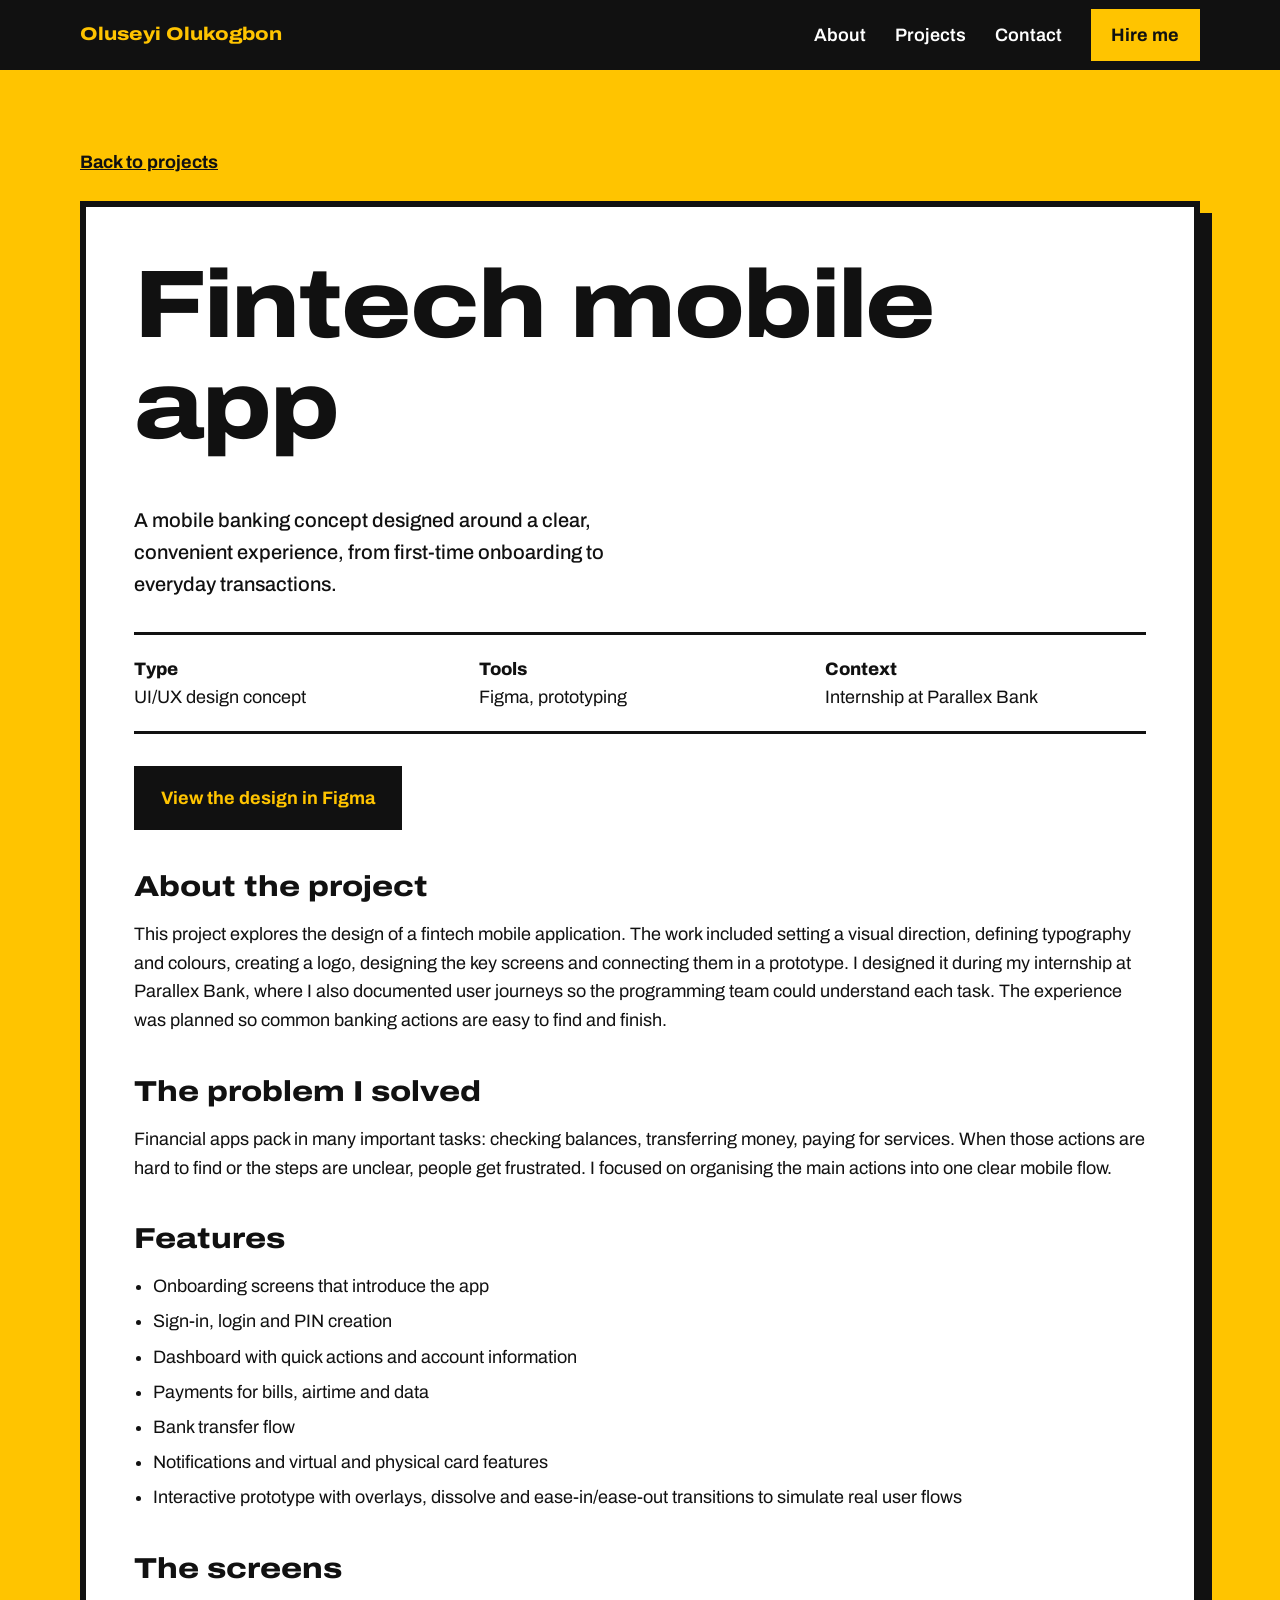
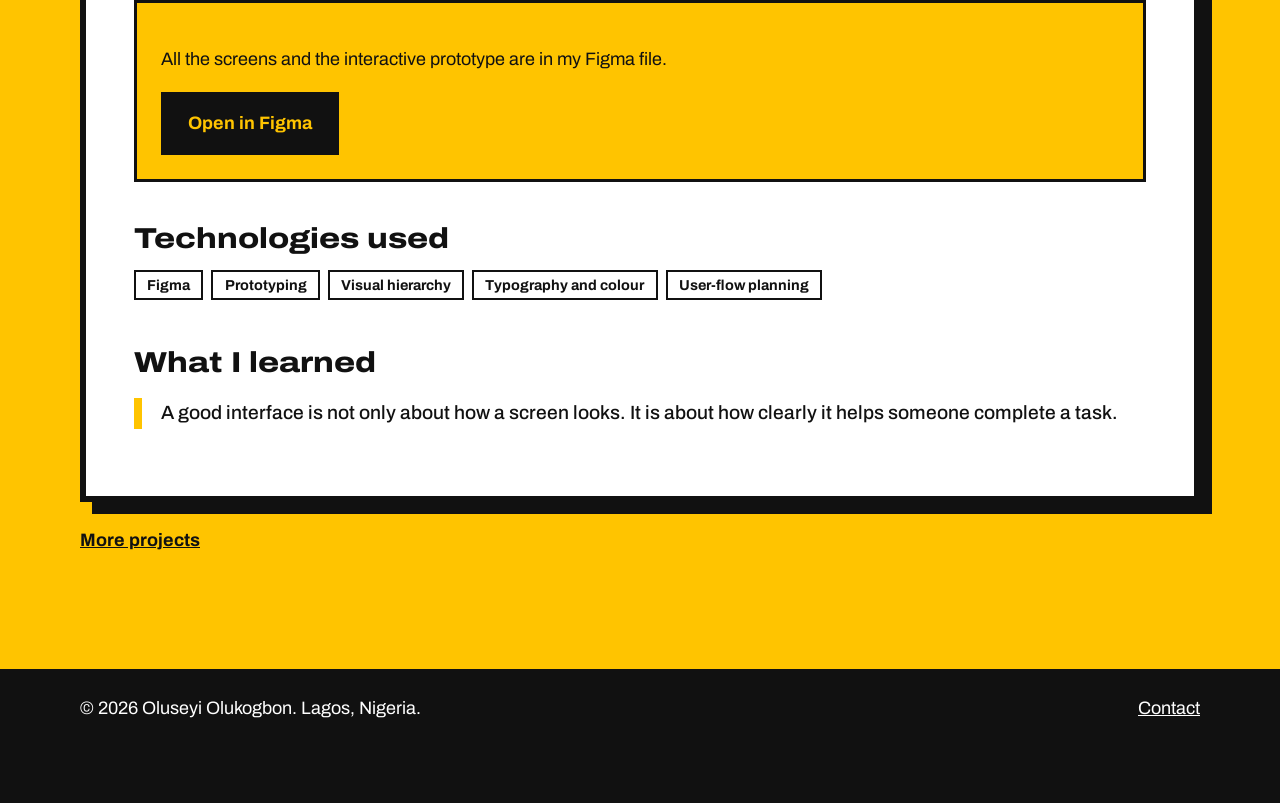
==== project-fintech.html @ bdf4d350 "Add files via upload" ====
<!DOCTYPE html>
<html lang="en">
<head>
<meta charset="UTF-8"><meta name="viewport" content="width=device-width, initial-scale=1">
<title>Fintech mobile app | Oluseyi Olukogbon</title>
<meta name="description" content="Case study: a fintech mobile app concept designed in Figma by Oluseyi Olukogbon.">
<link rel="preconnect" href="https://fonts.googleapis.com"><link rel="preconnect" href="https://fonts.gstatic.com" crossorigin>
<link href="https://fonts.googleapis.com/css2?family=Archivo:wdth,wght@62..125,400..800&display=swap" rel="stylesheet">
<link rel="stylesheet" href="style.css">
</head>
<body>
<header class="top"><div class="wrap">
  <a class="logo" href="index.html">Oluseyi Olukogbon</a>
  <button class="menu" aria-expanded="false" aria-controls="nav">Menu</button>
  <nav id="nav" aria-label="Main"><a href="index.html#about">About</a><a href="index.html#projects">Projects</a><a href="index.html#contact">Contact</a><a class="btn" data-link="whatsapp" href="index.html#contact">Hire me</a></nav>
</div></header>
<main><section><div class="wrap">
  <a class="back" href="index.html#projects">Back to projects</a>
  <article class="detail">
    <h1>Fintech mobile app</h1>
    <p class="lead">A mobile banking concept designed around a clear, convenient experience, from first-time onboarding to everyday transactions.</p>
    <dl class="facts"><div><dt>Type</dt><dd>UI/UX design concept</dd></div><div><dt>Tools</dt><dd>Figma, prototyping</dd></div><div><dt>Context</dt><dd>Internship at Parallex Bank</dd></div></dl>
    <div class="links"><a class="btn" data-link="fintech" href="#">View the design in Figma</a></div>

    <h2>About the project</h2>
    <p>This project explores the design of a fintech mobile application. The work included setting a visual direction, defining typography and colours, creating a logo, designing the key screens and connecting them in a prototype. I designed it during my internship at Parallex Bank, where I also documented user journeys so the programming team could understand each task. The experience was planned so common banking actions are easy to find and finish.</p>

    <h2>The problem I solved</h2>
    <p>Financial apps pack in many important tasks: checking balances, transferring money, paying for services. When those actions are hard to find or the steps are unclear, people get frustrated. I focused on organising the main actions into one clear mobile flow.</p>

    <h2>Features</h2>
    <ul><li>Onboarding screens that introduce the app</li><li>Sign-in, login and PIN creation</li><li>Dashboard with quick actions and account information</li><li>Payments for bills, airtime and data</li><li>Bank transfer flow</li><li>Notifications and virtual and physical card features</li><li>Interactive prototype with overlays, dissolve and ease-in/ease-out transitions to simulate real user flows</li></ul>

    <h2>The screens</h2>
    <div class="figma"><p>All the screens and the interactive prototype are in my Figma file.</p><a class="btn" data-link="fintech" href="#">Open in Figma</a></div>

    <h2>Technologies used</h2>
    <ul class="stack"><li>Figma</li><li>Prototyping</li><li>Visual hierarchy</li><li>Typography and colour</li><li>User-flow planning</li></ul>

    <h2>What I learned</h2>
    <p class="lesson">A good interface is not only about how a screen looks. It is about how clearly it helps someone complete a task.</p>
  </article>
  <p style="margin-top:1.5rem"><a class="back" href="index.html#projects">More projects</a></p>
</div></section></main>
<a class="btn float-cta" data-link="whatsapp" href="index.html#contact">Hire me</a>
<footer><div class="wrap"><span>© <span id="year"></span> Oluseyi Olukogbon. Lagos, Nigeria.</span><a href="index.html#contact">Contact</a></div></footer>
<script src="script.js"></script>
</body>
</html>
---- style.css ----
/* Oluseyi Olukogbon portfolio. Palette borrowed from Lagos danfo buses: yellow body, black stripe. */
:root{--yellow:#ffc400;--black:#111;--white:#fff;--grey:#d9d9d9;--font:"Archivo",system-ui,sans-serif}
*{box-sizing:border-box}html{scroll-behavior:smooth}
body{margin:0;font:400 18px/1.6 var(--font);background:var(--yellow);color:var(--black)}
img{max-width:100%;display:block}a{color:inherit}
h1,h2,h3{font-weight:800;font-stretch:118%;line-height:1.05;margin:0 0 .5em}
h1{font-size:clamp(2.5rem,7.5vw,6rem);letter-spacing:-.02em}h2{font-size:clamp(2rem,5vw,3.6rem)}h3{font-size:1.4rem;font-stretch:105%}
:focus-visible{outline:3px solid var(--black);outline-offset:3px}
.wrap{width:min(1120px,92%);margin:0 auto}
section{padding:4.5rem 0}
.btn{display:inline-block;background:var(--black);color:var(--yellow);font-weight:700;text-decoration:none;padding:.9rem 1.5rem;border:3px solid var(--black);transition:transform .15s,box-shadow .15s}
.btn:hover{transform:translate(-3px,-3px);box-shadow:5px 5px 0 var(--black)}
.btn.ghost{background:transparent;color:inherit}
/* header */
.top{background:var(--black);color:var(--white);position:sticky;top:0;z-index:10;border-bottom:6px solid var(--yellow)}
.top .wrap{display:flex;align-items:center;justify-content:space-between;min-height:70px;gap:1rem}
.logo{font-weight:800;font-stretch:118%;text-decoration:none;color:var(--yellow);font-size:1.15rem}
nav{display:flex;gap:1.8rem;align-items:center}nav a{text-decoration:none;font-weight:600}nav a:hover{color:var(--yellow)}
nav .btn{background:var(--yellow);color:var(--black);border-color:var(--yellow);padding:.55rem 1.1rem}nav .btn:hover{box-shadow:4px 4px 0 var(--white)}
.menu{display:none;background:none;color:var(--white);border:2px solid var(--white);padding:.4rem .8rem;font:inherit;cursor:pointer}
/* hero */
.hero .wrap{display:grid;grid-template-columns:1.2fr .8fr;gap:3.5rem;align-items:center}
.lead{font-size:1.25rem;max-width:34rem;font-weight:500}
.actions{display:flex;flex-wrap:wrap;gap:1rem;margin-top:2rem}
.photo{margin:0;border:6px solid var(--black);box-shadow:14px 14px 0 var(--black);background:var(--black);transform:rotate(2deg)}
.photo img{width:100%;aspect-ratio:4/4.6;object-fit:cover}
.photo figcaption{background:var(--black);color:var(--yellow);font-weight:700;padding:.5rem .8rem}
/* about */
.about{background:var(--white)}
.about .wrap{display:grid;grid-template-columns:1.2fr .8fr;gap:4rem}
.about h3{margin:1.6rem 0 .3rem}.about p{margin:0;max-width:36rem}
.skills h3{border-bottom:6px solid var(--yellow);padding-bottom:.3rem;margin-top:0}
.skills ul{list-style:none;padding:0;margin:0 0 2rem}
.skills li{padding:.6rem 0;border-bottom:2px solid var(--black);font-weight:600}
/* projects */
.projects{background:var(--black);color:var(--white)}
.projects h2{color:var(--yellow)}
.grid{display:grid;grid-template-columns:1.15fr .85fr;gap:2.5rem;align-items:start;margin-top:2.5rem}
.card{background:var(--white);color:var(--black);padding:1.6rem;border-bottom:10px solid var(--yellow)}
.card.plain{background:var(--yellow)}
.card img{width:100%;margin-bottom:1.2rem;border:2px solid var(--black)}
.stack{display:flex;flex-wrap:wrap;gap:.5rem;list-style:none;padding:0;margin:1rem 0}
.stack li{font-weight:700;font-size:.9rem;border:2px solid var(--black);padding:.1rem .7rem}
.links{display:flex;gap:1.2rem;flex-wrap:wrap;margin-top:1.2rem}
.links a{font-weight:700;text-decoration-thickness:3px;text-underline-offset:4px}
.links a.btn{text-decoration:none}
/* contact */
.contact h2{font-size:clamp(2.4rem,7vw,5.5rem);max-width:15ch}
.contact p{max-width:32rem;font-weight:500;font-size:1.2rem}
footer{background:var(--black);color:var(--white);padding:1.6rem 0 5rem}
footer .wrap{display:flex;justify-content:space-between;flex-wrap:wrap;gap:1rem}
.float-cta{display:none}
/* project page */
.back{display:inline-block;margin-bottom:1.5rem;font-weight:700}
.detail{background:var(--white);padding:clamp(1.4rem,4vw,3rem);border:6px solid var(--black);box-shadow:12px 12px 0 var(--black)}
.facts{display:grid;grid-template-columns:repeat(3,1fr);gap:1.5rem;margin:2rem 0;padding:1.2rem 0;border-block:3px solid var(--black)}
.facts dt{font-weight:800}.facts dd{margin:0}
.detail h2{font-size:1.8rem;margin-top:2.6rem}.detail ul:not(.stack){padding-left:1.2rem}.detail li{margin-bottom:.4rem}
.figma{background:var(--yellow);padding:1.5rem;border:3px solid var(--black);margin:1rem 0}
.lesson{border-left:8px solid var(--yellow);padding-left:1.2rem;font-size:1.2rem;font-weight:500}
@media(max-width:860px){
.hero .wrap,.about .wrap,.grid{grid-template-columns:1fr}
.photo{max-width:380px;margin:1rem auto 0}
.menu{display:block}nav{display:none;position:absolute;top:76px;left:0;right:0;flex-direction:column;align-items:flex-start;background:var(--black);padding:1.2rem 4%;border-bottom:6px solid var(--yellow)}nav.open{display:flex}
.facts{grid-template-columns:1fr}section{padding:3rem 0}
.float-cta{display:block;position:fixed;right:4%;bottom:1rem;z-index:20;background:var(--black);color:var(--yellow);box-shadow:0 0 0 3px var(--yellow)}}
@media(prefers-reduced-motion:reduce){*{transition:none!important;scroll-behavior:auto}}
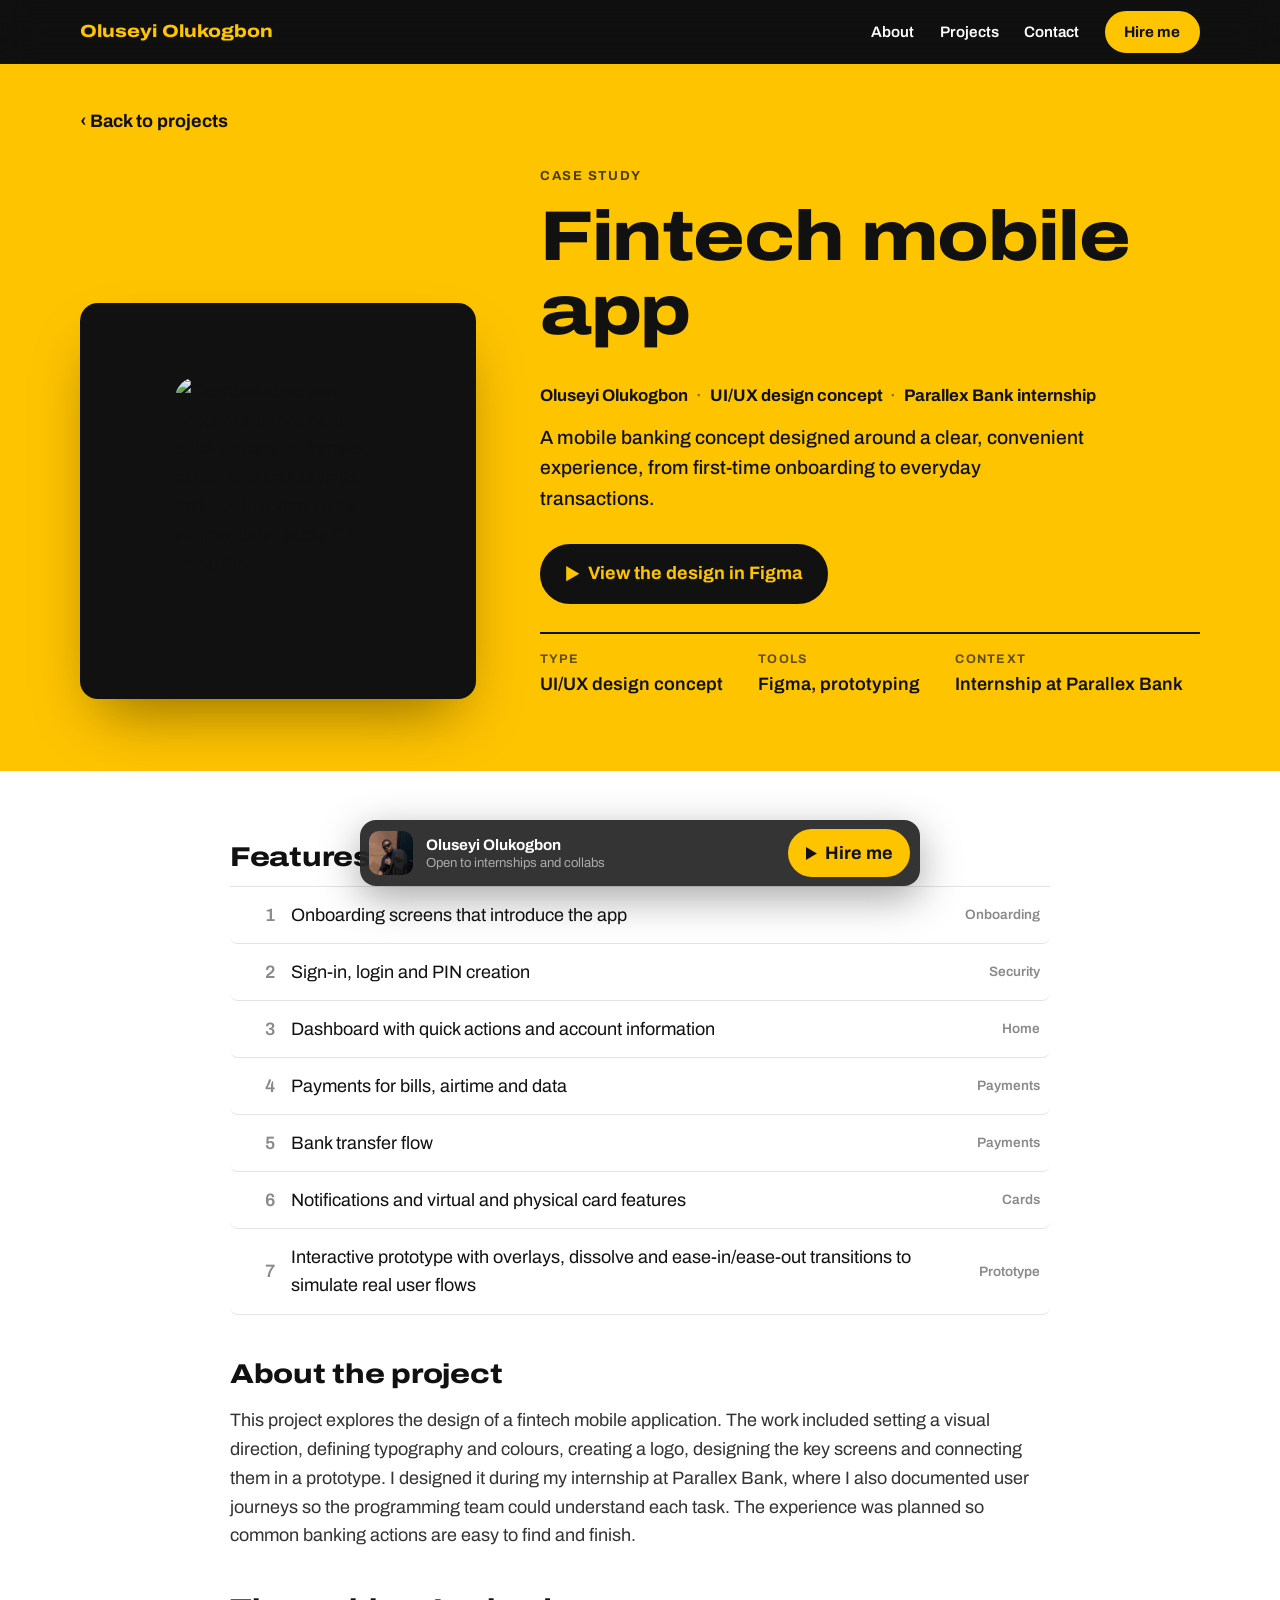
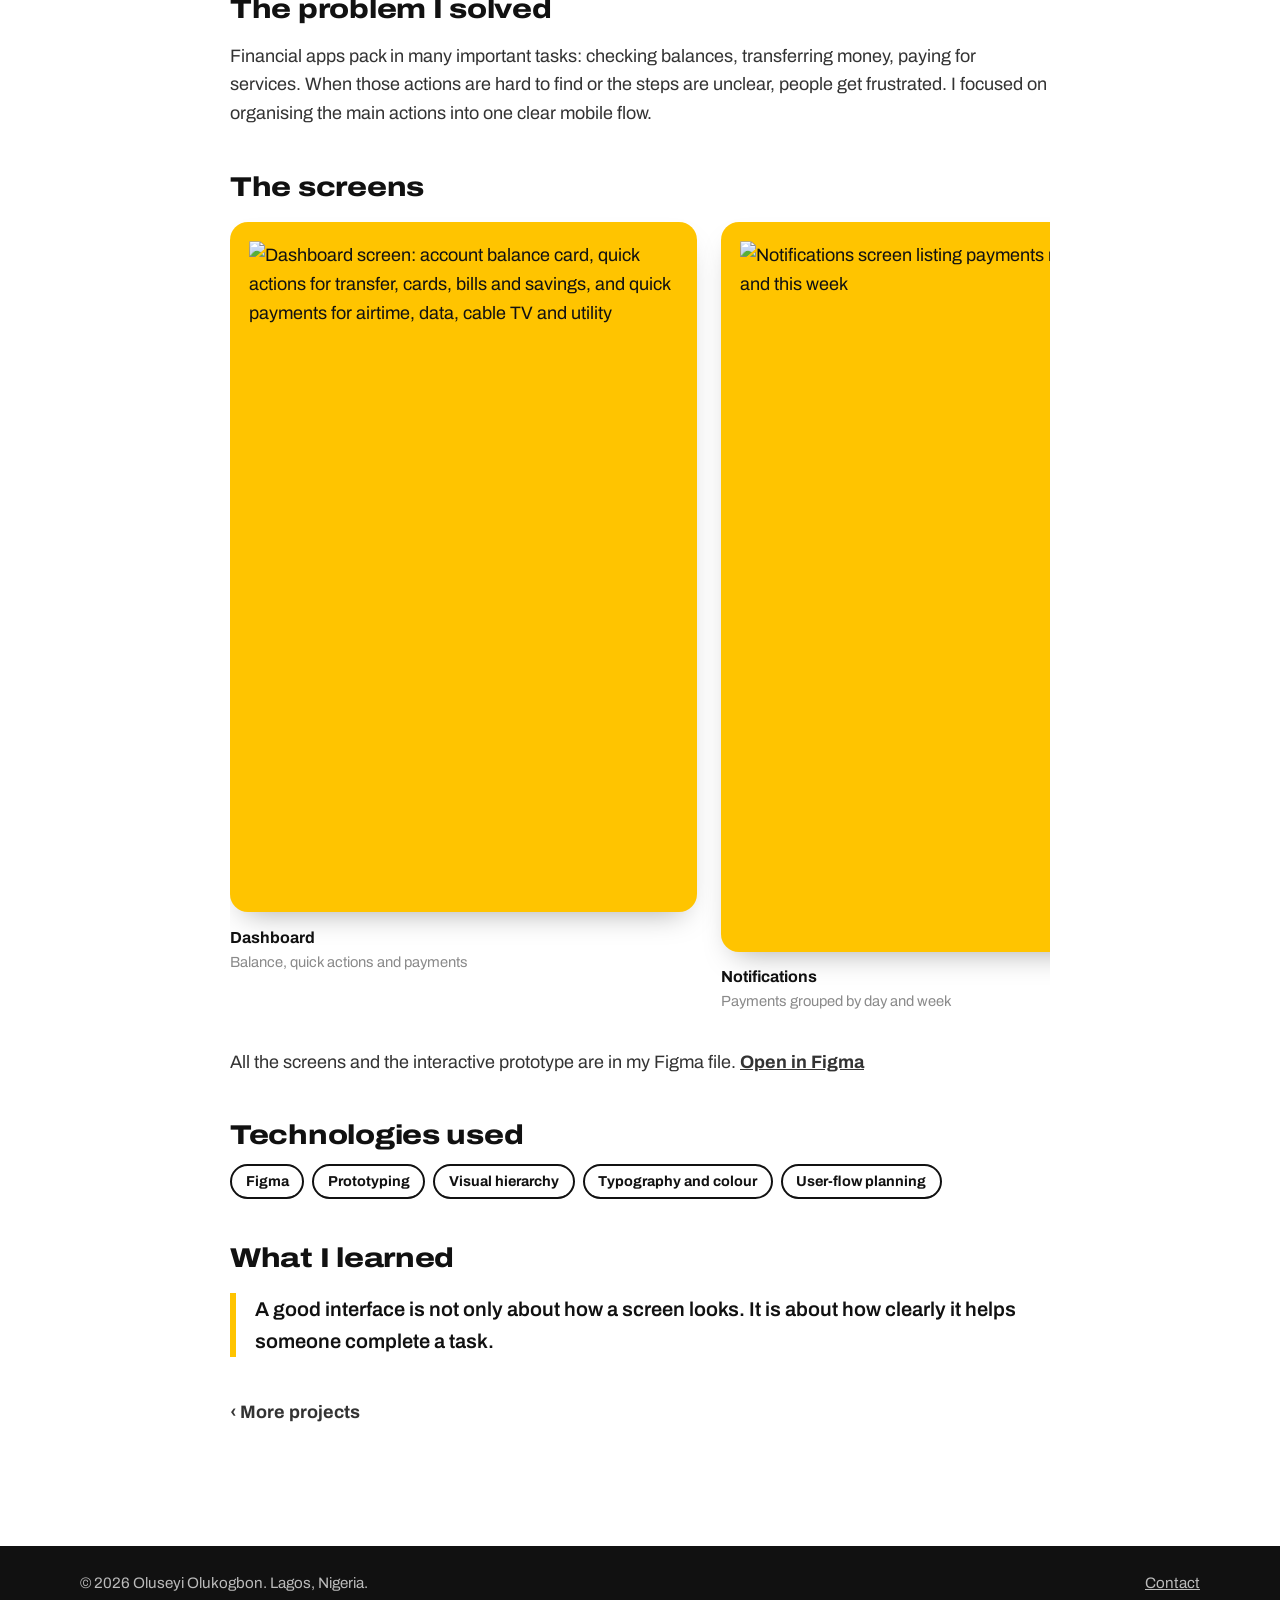
==== commit ae13eb11: "Add files via upload" ====
--- a/project-fintech.html
+++ b/project-fintech.html
@@ -12,37 +12,66 @@
 <header class="top"><div class="wrap">
   <a class="logo" href="index.html">Oluseyi Olukogbon</a>
   <button class="menu" aria-expanded="false" aria-controls="nav">Menu</button>
-  <nav id="nav" aria-label="Main"><a href="index.html#about">About</a><a href="index.html#projects">Projects</a><a href="index.html#contact">Contact</a><a class="btn" data-link="whatsapp" href="index.html#contact">Hire me</a></nav>
+  <nav id="nav" aria-label="Main"><a href="index.html#about">About</a><a href="index.html#projects">Projects</a><a href="index.html#contact">Contact</a><a class="btn small" data-link="whatsapp" href="index.html#contact">Hire me</a></nav>
 </div></header>
-<main><section><div class="wrap">
-  <a class="back" href="index.html#projects">Back to projects</a>
-  <article class="detail">
-    <h1>Fintech mobile app</h1>
-    <p class="lead">A mobile banking concept designed around a clear, convenient experience, from first-time onboarding to everyday transactions.</p>
-    <dl class="facts"><div><dt>Type</dt><dd>UI/UX design concept</dd></div><div><dt>Tools</dt><dd>Figma, prototyping</dd></div><div><dt>Context</dt><dd>Internship at Parallex Bank</dd></div></dl>
-    <div class="links"><a class="btn" data-link="fintech" href="#">View the design in Figma</a></div>
 
-    <h2>About the project</h2>
-    <p>This project explores the design of a fintech mobile application. The work included setting a visual direction, defining typography and colours, creating a logo, designing the key screens and connecting them in a prototype. I designed it during my internship at Parallex Bank, where I also documented user journeys so the programming team could understand each task. The experience was planned so common banking actions are easy to find and finish.</p>
+<main>
+<section class="album"><div class="wrap">
+  <a class="back" href="index.html#projects">‹ Back to projects</a>
+  <div class="album-head">
+    <figure class="cover yellow"><img src="assets/images/fintech-dashboard.png" alt="Dashboard screen: account balance card, quick actions for transfer, cards, bills and savings, and quick payments for airtime, data, cable TV and utility" width="467" height="731"></figure>
+    <div>
+      <p class="eyebrow">Case study</p>
+      <h1>Fintech mobile app</h1>
+      <p class="byline">Oluseyi Olukogbon <span>·</span> UI/UX design concept <span>·</span> Parallex Bank internship</p>
+      <p class="lead">A mobile banking concept designed around a clear, convenient experience, from first-time onboarding to everyday transactions.</p>
+      <div class="actions"><a class="btn" data-link="fintech" href="#"><svg class="play" viewBox="0 0 12 14" aria-hidden="true"><path d="M0 0l12 7-12 7z"/></svg>View the design in Figma</a></div>
+      <dl class="meta"><div><dt>Type</dt><dd>UI/UX design concept</dd></div><div><dt>Tools</dt><dd>Figma, prototyping</dd></div><div><dt>Context</dt><dd>Internship at Parallex Bank</dd></div></dl>
+    </div>
+  </div>
+</div></section>
 
-    <h2>The problem I solved</h2>
-    <p>Financial apps pack in many important tasks: checking balances, transferring money, paying for services. When those actions are hard to find or the steps are unclear, people get frustrated. I focused on organising the main actions into one clear mobile flow.</p>
+<section class="case"><div class="wrap narrow">
+  <h2>Features</h2>
+  <ol class="tracks">
+    <li><span>Onboarding screens that introduce the app</span><em>Onboarding</em></li>
+    <li><span>Sign-in, login and PIN creation</span><em>Security</em></li>
+    <li><span>Dashboard with quick actions and account information</span><em>Home</em></li>
+    <li><span>Payments for bills, airtime and data</span><em>Payments</em></li>
+    <li><span>Bank transfer flow</span><em>Payments</em></li>
+    <li><span>Notifications and virtual and physical card features</span><em>Cards</em></li>
+    <li><span>Interactive prototype with overlays, dissolve and ease-in/ease-out transitions to simulate real user flows</span><em>Prototype</em></li>
+  </ol>
 
-    <h2>Features</h2>
-    <ul><li>Onboarding screens that introduce the app</li><li>Sign-in, login and PIN creation</li><li>Dashboard with quick actions and account information</li><li>Payments for bills, airtime and data</li><li>Bank transfer flow</li><li>Notifications and virtual and physical card features</li><li>Interactive prototype with overlays, dissolve and ease-in/ease-out transitions to simulate real user flows</li></ul>
+  <h2>About the project</h2>
+  <p>This project explores the design of a fintech mobile application. The work included setting a visual direction, defining typography and colours, creating a logo, designing the key screens and connecting them in a prototype. I designed it during my internship at Parallex Bank, where I also documented user journeys so the programming team could understand each task. The experience was planned so common banking actions are easy to find and finish.</p>
 
-    <h2>The screens</h2>
-    <div class="figma"><p>All the screens and the interactive prototype are in my Figma file.</p><a class="btn" data-link="fintech" href="#">Open in Figma</a></div>
+  <h2>The problem I solved</h2>
+  <p>Financial apps pack in many important tasks: checking balances, transferring money, paying for services. When those actions are hard to find or the steps are unclear, people get frustrated. I focused on organising the main actions into one clear mobile flow.</p>
 
-    <h2>Technologies used</h2>
-    <ul class="stack"><li>Figma</li><li>Prototyping</li><li>Visual hierarchy</li><li>Typography and colour</li><li>User-flow planning</li></ul>
+  <h2>The screens</h2>
+  <div class="shots">
+    <figure><img src="assets/images/fintech-dashboard.png" alt="Dashboard screen: account balance card, quick actions for transfer, cards, bills and savings, and quick payments for airtime, data, cable TV and utility" width="467" height="731" loading="lazy"><figcaption><b>Dashboard</b>Balance, quick actions and payments</figcaption></figure>
+    <figure><img src="assets/images/fintech-notifications.png" alt="Notifications screen listing payments received today and this week" width="467" height="774" loading="lazy"><figcaption><b>Notifications</b>Payments grouped by day and week</figcaption></figure>
+  </div>
+  <p class="note">All the screens and the interactive prototype are in my Figma file. <a data-link="fintech" href="#">Open in Figma</a></p>
 
-    <h2>What I learned</h2>
-    <p class="lesson">A good interface is not only about how a screen looks. It is about how clearly it helps someone complete a task.</p>
-  </article>
-  <p style="margin-top:1.5rem"><a class="back" href="index.html#projects">More projects</a></p>
-</div></section></main>
-<a class="btn float-cta" data-link="whatsapp" href="index.html#contact">Hire me</a>
+  <h2>Technologies used</h2>
+  <ul class="pills"><li>Figma</li><li>Prototyping</li><li>Visual hierarchy</li><li>Typography and colour</li><li>User-flow planning</li></ul>
+
+  <h2>What I learned</h2>
+  <p class="lesson">A good interface is not only about how a screen looks. It is about how clearly it helps someone complete a task.</p>
+
+  <p class="more"><a class="back" href="index.html#projects">‹ More projects</a></p>
+</div></section>
+</main>
+
+<div class="player" role="complementary" aria-label="Quick contact">
+  <img src="assets/images/oluseyi.jpg" alt="" width="44" height="44">
+  <div class="now"><b>Oluseyi Olukogbon</b><span>Open to internships and collabs</span></div>
+  <a class="play-btn" data-link="whatsapp" href="index.html#contact"><svg viewBox="0 0 12 14" aria-hidden="true"><path d="M0 0l12 7-12 7z"/></svg><span>Hire me</span></a>
+</div>
+
 <footer><div class="wrap"><span>© <span id="year"></span> Oluseyi Olukogbon. Lagos, Nigeria.</span><a href="index.html#contact">Contact</a></div></footer>
 <script src="script.js"></script>
 </body>
--- a/style.css
+++ b/style.css
@@ -1,67 +1,130 @@
-/* Oluseyi Olukogbon portfolio. Palette borrowed from Lagos danfo buses: yellow body, black stripe. */
-:root{--yellow:#ffc400;--black:#111;--white:#fff;--grey:#d9d9d9;--font:"Archivo",system-ui,sans-serif}
-*{box-sizing:border-box}html{scroll-behavior:smooth}
-body{margin:0;font:400 18px/1.6 var(--font);background:var(--yellow);color:var(--black)}
-img{max-width:100%;display:block}a{color:inherit}
+/* Oluseyi Olukogbon portfolio. Palette borrowed from Lagos danfo buses: yellow body, black stripe.
+   softer corners, music app style shelves, mini player at the bottom for contact */
+:root{--yellow:#ffc400;--black:#111;--ink:#1b1b1b;--white:#fff;--grey:#d9d9d9;--muted:#8a8a8a;--soft:#f4f4f2;--font:"Archivo",system-ui,sans-serif}
+*{box-sizing:border-box}[hidden]{display:none!important}html{scroll-behavior:smooth;scroll-padding-top:80px}
+body{margin:0;overflow-x:clip;font:400 18px/1.6 var(--font);background:var(--black);color:var(--black);padding-bottom:88px}
+img{max-width:100%;display:block;height:auto}a{color:inherit}
 h1,h2,h3{font-weight:800;font-stretch:118%;line-height:1.05;margin:0 0 .5em}
-h1{font-size:clamp(2.5rem,7.5vw,6rem);letter-spacing:-.02em}h2{font-size:clamp(2rem,5vw,3.6rem)}h3{font-size:1.4rem;font-stretch:105%}
+h1{font-size:clamp(2.4rem,6vw,5rem);letter-spacing:-.02em}h2{font-size:clamp(1.8rem,4vw,2.8rem);letter-spacing:-.01em}h3{font-size:1.3rem;font-stretch:105%}
 :focus-visible{outline:3px solid var(--black);outline-offset:3px}
-.wrap{width:min(1120px,92%);margin:0 auto}
+.wrap{width:min(1120px,100% - 32px);margin:0 auto}
 section{padding:4.5rem 0}
-.btn{display:inline-block;background:var(--black);color:var(--yellow);font-weight:700;text-decoration:none;padding:.9rem 1.5rem;border:3px solid var(--black);transition:transform .15s,box-shadow .15s}
-.btn:hover{transform:translate(-3px,-3px);box-shadow:5px 5px 0 var(--black)}
+
+.btn{display:inline-flex;align-items:center;gap:.55rem;background:var(--black);color:var(--yellow);font-weight:700;text-decoration:none;padding:.85rem 1.5rem;border:2px solid var(--black);border-radius:999px;transition:transform .15s,background .15s}
+.btn:hover{transform:scale(1.04)}
 .btn.ghost{background:transparent;color:inherit}
-/* header */
-.top{background:var(--black);color:var(--white);position:sticky;top:0;z-index:10;border-bottom:6px solid var(--yellow)}
-.top .wrap{display:flex;align-items:center;justify-content:space-between;min-height:70px;gap:1rem}
-.logo{font-weight:800;font-stretch:118%;text-decoration:none;color:var(--yellow);font-size:1.15rem}
-nav{display:flex;gap:1.8rem;align-items:center}nav a{text-decoration:none;font-weight:600}nav a:hover{color:var(--yellow)}
-nav .btn{background:var(--yellow);color:var(--black);border-color:var(--yellow);padding:.55rem 1.1rem}nav .btn:hover{box-shadow:4px 4px 0 var(--white)}
-.menu{display:none;background:none;color:var(--white);border:2px solid var(--white);padding:.4rem .8rem;font:inherit;cursor:pointer}
-/* hero */
-.hero .wrap{display:grid;grid-template-columns:1.2fr .8fr;gap:3.5rem;align-items:center}
-.lead{font-size:1.25rem;max-width:34rem;font-weight:500}
-.actions{display:flex;flex-wrap:wrap;gap:1rem;margin-top:2rem}
-.photo{margin:0;border:6px solid var(--black);box-shadow:14px 14px 0 var(--black);background:var(--black);transform:rotate(2deg)}
-.photo img{width:100%;aspect-ratio:4/4.6;object-fit:cover}
-.photo figcaption{background:var(--black);color:var(--yellow);font-weight:700;padding:.5rem .8rem}
+.btn.small{padding:.45rem 1.1rem}
+.play{width:.75em;height:.85em;fill:currentColor}
+
+/* header, frosted like a music app */
+.top{position:sticky;top:0;z-index:10;background:rgb(17 17 17/.82);-webkit-backdrop-filter:saturate(180%) blur(18px);backdrop-filter:saturate(180%) blur(18px);color:var(--white);border-bottom:3px solid var(--yellow)}
+.top .wrap{display:flex;align-items:center;justify-content:space-between;min-height:64px;gap:1rem}
+.logo{font-weight:800;font-stretch:118%;text-decoration:none;color:var(--yellow);font-size:1.1rem}
+nav{display:flex;gap:1.6rem;align-items:center}nav a{text-decoration:none;font-weight:600;font-size:.95rem}nav a:not(.btn):hover{color:var(--yellow)}
+nav .btn{background:var(--yellow);color:var(--black);border-color:var(--yellow)}
+.menu{display:none;background:none;color:var(--white);border:2px solid #555;border-radius:999px;padding:.35rem .9rem;font:inherit;cursor:pointer}
+
+/* hero, laid out like an artist page */
+.hero{background:var(--yellow)}
+.hero .wrap{display:grid;grid-template-columns:.8fr 1.2fr;gap:clamp(2rem,5vw,4rem);align-items:end}
+.cover{margin:0;border-radius:18px;overflow:hidden;box-shadow:0 30px 60px -20px rgb(0 0 0/.45)}
+.hero .cover img{width:100%;aspect-ratio:1;object-fit:cover;object-position:50% 20%}
+.eyebrow{font-weight:700;font-size:.82rem;letter-spacing:.12em;text-transform:uppercase;margin:0 0 .9rem;opacity:.75}
+.byline{font-weight:700;font-size:1.05rem;margin:0 0 .8rem}.byline span{opacity:.45;margin:0 .3rem}
+.lead{font-size:1.2rem;max-width:34rem;font-weight:500;margin:0}
+.actions{display:flex;flex-wrap:wrap;gap:.8rem;margin-top:1.8rem}
+
+/* shelf headings */
+.shelf-head{display:flex;align-items:baseline;justify-content:space-between;gap:1rem;border-bottom:2px solid currentColor;padding-bottom:.6rem;margin-bottom:2rem}
+.shelf-head h2{margin:0}.shelf-head span{font-weight:600;color:var(--muted)}
+
 /* about */
 .about{background:var(--white)}
-.about .wrap{display:grid;grid-template-columns:1.2fr .8fr;gap:4rem}
-.about h3{margin:1.6rem 0 .3rem}.about p{margin:0;max-width:36rem}
-.skills h3{border-bottom:6px solid var(--yellow);padding-bottom:.3rem;margin-top:0}
-.skills ul{list-style:none;padding:0;margin:0 0 2rem}
-.skills li{padding:.6rem 0;border-bottom:2px solid var(--black);font-weight:600}
-/* projects */
+.about-grid{display:grid;grid-template-columns:1.3fr .7fr;gap:clamp(2rem,5vw,4rem)}
+.big{font-weight:800;font-stretch:112%;font-size:clamp(1.6rem,3.2vw,2.3rem);line-height:1.15;margin:0 0 2rem;max-width:20ch}
+.facts{display:grid;grid-template-columns:repeat(3,1fr);gap:1.6rem}
+.facts h3{font-size:1.05rem;margin-bottom:.3rem}.facts p{margin:0;font-size:1rem;color:#333}
+.skills{background:var(--soft);border-radius:18px;padding:1.6rem;align-self:start}
+.skills h3{font-size:.82rem;letter-spacing:.12em;text-transform:uppercase;color:#555;margin:0 0 .7rem}
+.skills .pills+h3{margin-top:1.4rem}
+.pills{display:flex;flex-wrap:wrap;gap:.5rem;list-style:none;padding:0;margin:0}
+.pills li{font-weight:700;font-size:.9rem;background:var(--white);border:2px solid var(--black);padding:.25rem .85rem;border-radius:999px}
+.pills.dark li{background:transparent;border-color:#444;color:#ddd}
+
+/* projects shelf */
 .projects{background:var(--black);color:var(--white)}
-.projects h2{color:var(--yellow)}
-.grid{display:grid;grid-template-columns:1.15fr .85fr;gap:2.5rem;align-items:start;margin-top:2.5rem}
-.card{background:var(--white);color:var(--black);padding:1.6rem;border-bottom:10px solid var(--yellow)}
-.card.plain{background:var(--yellow)}
-.card img{width:100%;margin-bottom:1.2rem;border:2px solid var(--black)}
-.stack{display:flex;flex-wrap:wrap;gap:.5rem;list-style:none;padding:0;margin:1rem 0}
-.stack li{font-weight:700;font-size:.9rem;border:2px solid var(--black);padding:.1rem .7rem}
-.links{display:flex;gap:1.2rem;flex-wrap:wrap;margin-top:1.2rem}
-.links a{font-weight:700;text-decoration-thickness:3px;text-underline-offset:4px}
-.links a.btn{text-decoration:none}
+.projects .shelf-head{border-color:#333}.projects h2{color:var(--yellow)}
+.grid{display:grid;grid-template-columns:repeat(3,1fr);gap:2rem;align-items:start}
+.card p{color:#c9c9c9;margin:0 0 .2rem;font-size:1rem}
+.card .sub{font-size:.85rem;font-weight:600;color:var(--muted);margin:1.1rem 0 .35rem}
+.card h3{margin-bottom:.5rem}
+.card .pills{margin:1rem 0 1.3rem}
+.art{display:block;border-radius:16px;overflow:hidden;aspect-ratio:16/10;background:#222;transition:transform .25s}
+.art:hover{transform:translateY(-4px)}
+.art img{width:100%;height:100%;object-fit:cover;object-position:top}
+.art.wide img{object-position:left top}
+.art.yellow{background:var(--yellow);display:grid;place-items:end center;padding-top:1.4rem}
+.art.yellow img{width:40%;height:auto;object-fit:contain;border-radius:20px 20px 0 0;box-shadow:0 10px 30px rgb(0 0 0/.25)}
+.links{display:flex;gap:1.2rem;flex-wrap:wrap;align-items:center}
+.projects .btn{background:var(--yellow);color:var(--black);border-color:var(--yellow)}
+.text-link{font-weight:700;text-decoration-thickness:2px;text-underline-offset:4px}.text-link:hover{color:var(--yellow)}
+
 /* contact */
-.contact h2{font-size:clamp(2.4rem,7vw,5.5rem);max-width:15ch}
+.contact{background:var(--yellow)}
+.contact h2{font-size:clamp(2.4rem,7vw,5rem);max-width:14ch}
 .contact p{max-width:32rem;font-weight:500;font-size:1.2rem}
-footer{background:var(--black);color:var(--white);padding:1.6rem 0 5rem}
+
+/* mini player */
+.player{position:fixed;left:50%;bottom:14px;transform:translateX(-50%);z-index:20;width:min(560px,100% - 24px);display:flex;align-items:center;gap:.8rem;padding:.55rem .6rem .55rem .55rem;background:rgb(24 24 24/.88);-webkit-backdrop-filter:saturate(180%) blur(20px);backdrop-filter:saturate(180%) blur(20px);color:var(--white);border-radius:16px;box-shadow:0 12px 40px rgb(0 0 0/.35)}
+.player img{width:44px;height:44px;border-radius:10px;object-fit:cover;object-position:50% 20%}
+.now{display:flex;flex-direction:column;line-height:1.25;min-width:0;flex:1}
+.now b{font-size:.95rem}.now span{font-size:.82rem;color:#aaa;white-space:nowrap;overflow:hidden;text-overflow:ellipsis}
+.play-btn{display:inline-flex;align-items:center;gap:.5rem;background:var(--yellow);color:var(--black);font-weight:700;text-decoration:none;padding:.6rem 1.1rem;border-radius:999px;flex:none}
+.play-btn svg{width:11px;height:13px;fill:currentColor}
+
+footer{background:var(--black);color:#bbb;padding:1.6rem 0;font-size:.95rem}
 footer .wrap{display:flex;justify-content:space-between;flex-wrap:wrap;gap:1rem}
-.float-cta{display:none}
-/* project page */
-.back{display:inline-block;margin-bottom:1.5rem;font-weight:700}
-.detail{background:var(--white);padding:clamp(1.4rem,4vw,3rem);border:6px solid var(--black);box-shadow:12px 12px 0 var(--black)}
-.facts{display:grid;grid-template-columns:repeat(3,1fr);gap:1.5rem;margin:2rem 0;padding:1.2rem 0;border-block:3px solid var(--black)}
-.facts dt{font-weight:800}.facts dd{margin:0}
-.detail h2{font-size:1.8rem;margin-top:2.6rem}.detail ul:not(.stack){padding-left:1.2rem}.detail li{margin-bottom:.4rem}
-.figma{background:var(--yellow);padding:1.5rem;border:3px solid var(--black);margin:1rem 0}
-.lesson{border-left:8px solid var(--yellow);padding-left:1.2rem;font-size:1.2rem;font-weight:500}
+
+/* case study, laid out like an album page */
+.album{background:var(--yellow);padding-top:2.5rem}
+.back{display:inline-block;margin-bottom:1.8rem;font-weight:700;text-decoration:none}.back:hover{text-decoration:underline}
+.album-head{display:grid;grid-template-columns:.75fr 1.25fr;gap:clamp(2rem,5vw,4rem);align-items:end}
+.cover.yellow{background:var(--black);aspect-ratio:1;display:grid;place-items:end center;padding-top:2rem}
+.cover.yellow img{width:52%;border-radius:22px 22px 0 0}
+.album h1{font-size:clamp(2.4rem,5.5vw,4.4rem)}
+.meta{display:flex;flex-wrap:wrap;gap:.6rem 2.2rem;margin:1.8rem 0 0;padding-top:1rem;border-top:2px solid var(--black)}
+.meta dt{font-size:.78rem;letter-spacing:.1em;text-transform:uppercase;font-weight:700;opacity:.65}.meta dd{margin:0;font-weight:600}
+.case{background:var(--white)}
+.narrow{width:min(820px,100% - 32px)}
+.case h2{font-size:1.7rem;margin:2.8rem 0 .9rem}.case h2:first-child{margin-top:0}
+.case p{color:#333}
+.tracks{list-style:none;counter-reset:t;padding:0;margin:0;border-top:1px solid #e3e3e0}
+.tracks li{counter-increment:t;display:grid;grid-template-columns:2.2rem 1fr auto;gap:1rem;align-items:center;padding:.85rem .6rem;border-bottom:1px solid #e3e3e0;border-radius:8px}
+.tracks li::before{content:counter(t);color:var(--muted);font-weight:600;text-align:right}
+.tracks li:hover{background:var(--soft)}
+.tracks em{font-style:normal;font-size:.85rem;color:var(--muted);font-weight:600}
+.shots{display:flex;gap:1.5rem;overflow-x:auto;scroll-snap-type:x mandatory;padding:.4rem 0 1rem}
+.shots figure{margin:0;flex:0 0 min(260px,70%);scroll-snap-align:start}
+.shots img{border-radius:18px;background:var(--yellow);padding:1.2rem 1.2rem 0;box-shadow:0 14px 30px -14px rgb(0 0 0/.35)}
+.shots figcaption{margin-top:.8rem;font-size:.92rem;color:var(--muted)}.shots figcaption b{display:block;color:var(--black);font-size:1rem}
+.note a{font-weight:700}
+.lesson{border-left:6px solid var(--yellow);padding-left:1.2rem;font-size:1.25rem;font-weight:600;color:var(--black)!important}
+.more{margin-top:2.6rem}
+
+@media(max-width:1060px) and (min-width:861px){.grid{grid-template-columns:repeat(2,1fr)}}
 @media(max-width:860px){
-.hero .wrap,.about .wrap,.grid{grid-template-columns:1fr}
-.photo{max-width:380px;margin:1rem auto 0}
-.menu{display:block}nav{display:none;position:absolute;top:76px;left:0;right:0;flex-direction:column;align-items:flex-start;background:var(--black);padding:1.2rem 4%;border-bottom:6px solid var(--yellow)}nav.open{display:flex}
-.facts{grid-template-columns:1fr}section{padding:3rem 0}
-.float-cta{display:block;position:fixed;right:4%;bottom:1rem;z-index:20;background:var(--black);color:var(--yellow);box-shadow:0 0 0 3px var(--yellow)}}
-@media(prefers-reduced-motion:reduce){*{transition:none!important;scroll-behavior:auto}}
+  .hero .wrap,.about-grid,.grid,.album-head{grid-template-columns:1fr}
+  .grid{gap:3rem}
+  .hero .cover,.album .cover{max-width:340px}
+  .facts{grid-template-columns:1fr}
+  .menu{display:block}
+  nav{display:none;position:absolute;top:100%;left:0;right:0;flex-direction:column;align-items:flex-start;background:var(--black);padding:1.2rem 16px;border-bottom:3px solid var(--yellow)}
+  nav.open{display:flex}
+  section{padding:3rem 0}
+}
+@media(max-width:480px){
+  body{font-size:16px}
+  .now span{display:none}
+  .tracks li{grid-template-columns:1.6rem 1fr}.tracks em{display:none}
+}
+@media(prefers-reduced-motion:reduce){*{transition:none!important;scroll-behavior:auto!important}}
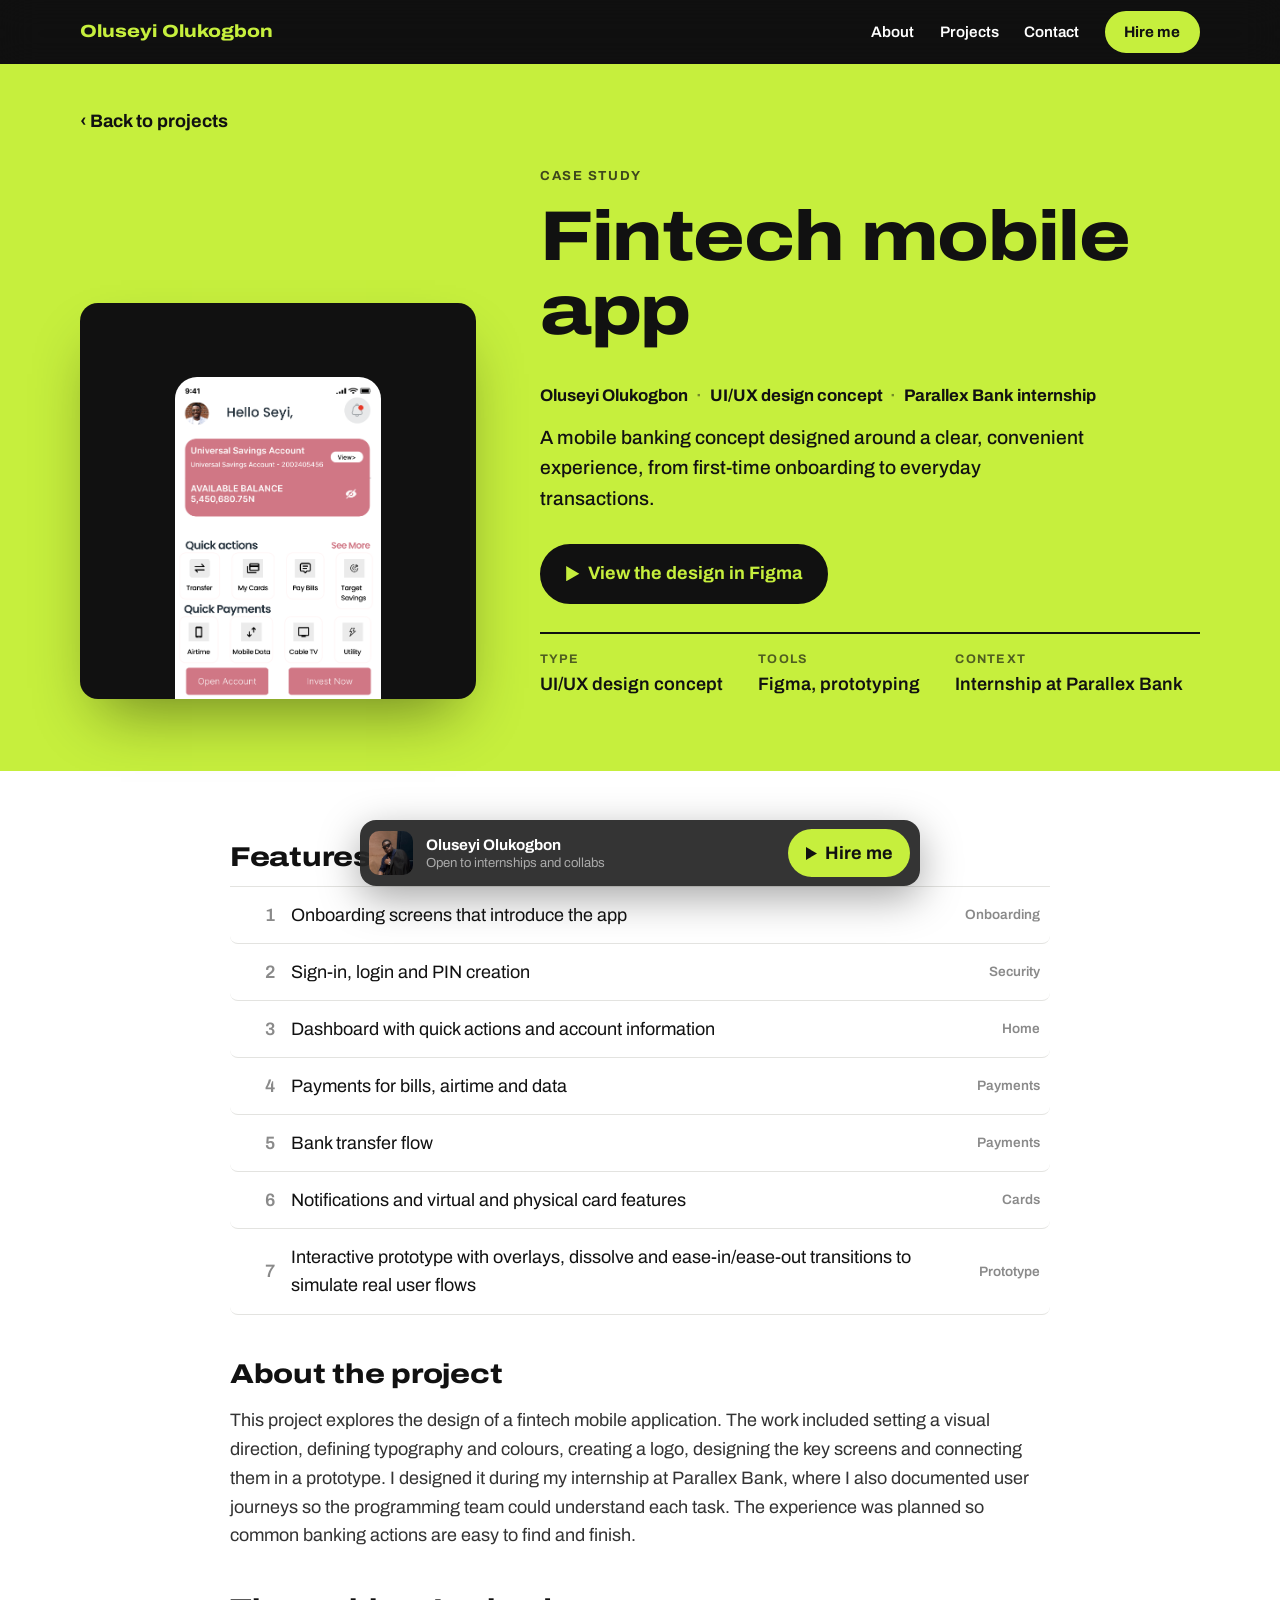
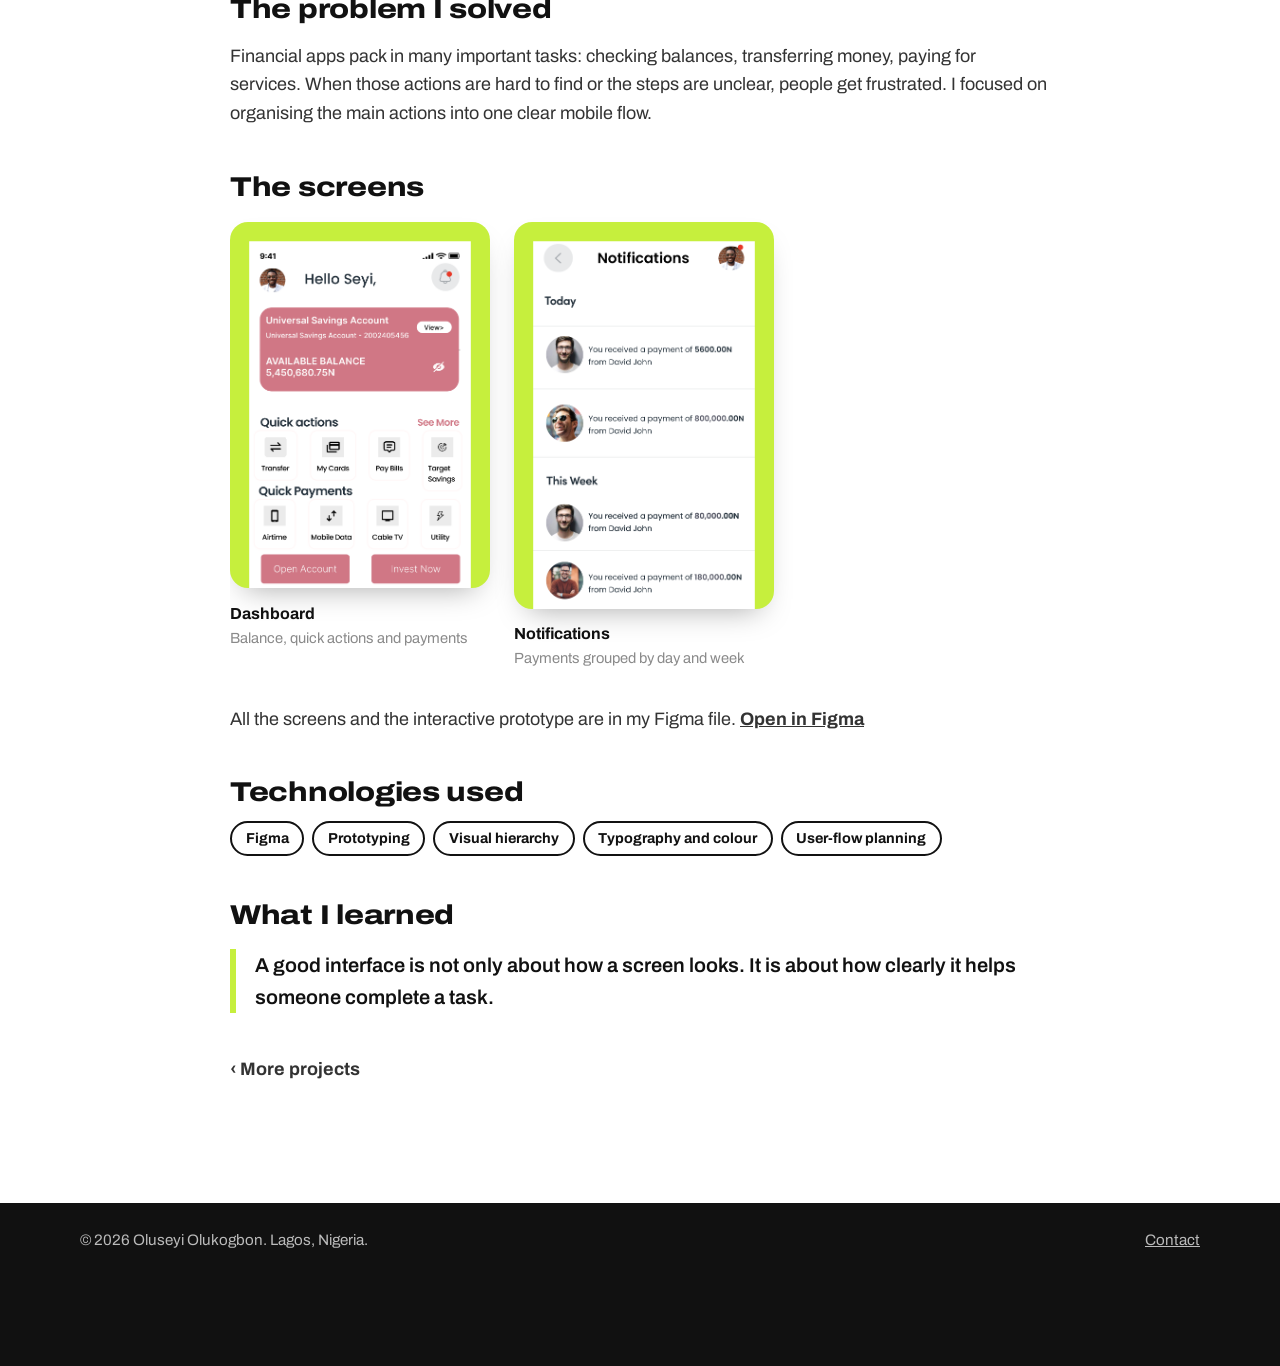
==== commit 7803d239: "Add files via upload" ====
--- a/project-fintech.html
+++ b/project-fintech.html
@@ -19,7 +19,7 @@
 <section class="album"><div class="wrap">
   <a class="back" href="index.html#projects">‹ Back to projects</a>
   <div class="album-head">
-    <figure class="cover yellow"><img src="assets/images/fintech-dashboard.png" alt="Dashboard screen: account balance card, quick actions for transfer, cards, bills and savings, and quick payments for airtime, data, cable TV and utility" width="467" height="731"></figure>
+    <figure class="cover tinted"><img src="assets/images/fintech-dashboard.png" alt="Dashboard screen: account balance card, quick actions for transfer, cards, bills and savings, and quick payments for airtime, data, cable TV and utility" width="467" height="731"></figure>
     <div>
       <p class="eyebrow">Case study</p>
       <h1>Fintech mobile app</h1>
--- a/style.css
+++ b/style.css
@@ -1,6 +1,6 @@
-/* Oluseyi Olukogbon portfolio. Palette borrowed from Lagos danfo buses: yellow body, black stripe.
-   softer corners, music app style shelves, mini player at the bottom for contact */
-:root{--yellow:#ffc400;--black:#111;--ink:#1b1b1b;--white:#fff;--grey:#d9d9d9;--muted:#8a8a8a;--soft:#f4f4f2;--font:"Archivo",system-ui,sans-serif}
+/* Oluseyi Olukogbon portfolio. lime and black, music app feel:
+   rounded covers, shelves, mini player at the bottom for contact */
+:root{--accent:#c6ef3d;--black:#111;--ink:#1b1b1b;--white:#fff;--grey:#d9d9d9;--muted:#8a8a8a;--soft:#f4f4f2;--font:"Archivo",system-ui,sans-serif}
 *{box-sizing:border-box}[hidden]{display:none!important}html{scroll-behavior:smooth;scroll-padding-top:80px}
 body{margin:0;overflow-x:clip;font:400 18px/1.6 var(--font);background:var(--black);color:var(--black);padding-bottom:88px}
 img{max-width:100%;display:block;height:auto}a{color:inherit}
@@ -10,22 +10,22 @@
 .wrap{width:min(1120px,100% - 32px);margin:0 auto}
 section{padding:4.5rem 0}
 
-.btn{display:inline-flex;align-items:center;gap:.55rem;background:var(--black);color:var(--yellow);font-weight:700;text-decoration:none;padding:.85rem 1.5rem;border:2px solid var(--black);border-radius:999px;transition:transform .15s,background .15s}
+.btn{display:inline-flex;align-items:center;gap:.55rem;background:var(--black);color:var(--accent);font-weight:700;text-decoration:none;padding:.85rem 1.5rem;border:2px solid var(--black);border-radius:999px;transition:transform .15s,background .15s}
 .btn:hover{transform:scale(1.04)}
 .btn.ghost{background:transparent;color:inherit}
 .btn.small{padding:.45rem 1.1rem}
 .play{width:.75em;height:.85em;fill:currentColor}
 
 /* header, frosted like a music app */
-.top{position:sticky;top:0;z-index:10;background:rgb(17 17 17/.82);-webkit-backdrop-filter:saturate(180%) blur(18px);backdrop-filter:saturate(180%) blur(18px);color:var(--white);border-bottom:3px solid var(--yellow)}
+.top{position:sticky;top:0;z-index:10;background:rgb(17 17 17/.82);-webkit-backdrop-filter:saturate(180%) blur(18px);backdrop-filter:saturate(180%) blur(18px);color:var(--white);border-bottom:3px solid var(--accent)}
 .top .wrap{display:flex;align-items:center;justify-content:space-between;min-height:64px;gap:1rem}
-.logo{font-weight:800;font-stretch:118%;text-decoration:none;color:var(--yellow);font-size:1.1rem}
-nav{display:flex;gap:1.6rem;align-items:center}nav a{text-decoration:none;font-weight:600;font-size:.95rem}nav a:not(.btn):hover{color:var(--yellow)}
-nav .btn{background:var(--yellow);color:var(--black);border-color:var(--yellow)}
+.logo{font-weight:800;font-stretch:118%;text-decoration:none;color:var(--accent);font-size:1.1rem}
+nav{display:flex;gap:1.6rem;align-items:center}nav a{text-decoration:none;font-weight:600;font-size:.95rem}nav a:not(.btn):hover{color:var(--accent)}
+nav .btn{background:var(--accent);color:var(--black);border-color:var(--accent)}
 .menu{display:none;background:none;color:var(--white);border:2px solid #555;border-radius:999px;padding:.35rem .9rem;font:inherit;cursor:pointer}
 
 /* hero, laid out like an artist page */
-.hero{background:var(--yellow)}
+.hero{background:var(--accent)}
 .hero .wrap{display:grid;grid-template-columns:.8fr 1.2fr;gap:clamp(2rem,5vw,4rem);align-items:end}
 .cover{margin:0;border-radius:18px;overflow:hidden;box-shadow:0 30px 60px -20px rgb(0 0 0/.45)}
 .hero .cover img{width:100%;aspect-ratio:1;object-fit:cover;object-position:50% 20%}
@@ -53,7 +53,7 @@
 
 /* projects shelf */
 .projects{background:var(--black);color:var(--white)}
-.projects .shelf-head{border-color:#333}.projects h2{color:var(--yellow)}
+.projects .shelf-head{border-color:#333}.projects h2{color:var(--accent)}
 .grid{display:grid;grid-template-columns:repeat(3,1fr);gap:2rem;align-items:start}
 .card p{color:#c9c9c9;margin:0 0 .2rem;font-size:1rem}
 .card .sub{font-size:.85rem;font-weight:600;color:var(--muted);margin:1.1rem 0 .35rem}
@@ -63,14 +63,14 @@
 .art:hover{transform:translateY(-4px)}
 .art img{width:100%;height:100%;object-fit:cover;object-position:top}
 .art.wide img{object-position:left top}
-.art.yellow{background:var(--yellow);display:grid;place-items:end center;padding-top:1.4rem}
-.art.yellow img{width:40%;height:auto;object-fit:contain;border-radius:20px 20px 0 0;box-shadow:0 10px 30px rgb(0 0 0/.25)}
+.art.tinted{background:var(--accent);display:grid;place-items:end center;padding-top:1.4rem}
+.art.tinted img{width:40%;height:auto;object-fit:contain;border-radius:20px 20px 0 0;box-shadow:0 10px 30px rgb(0 0 0/.25)}
 .links{display:flex;gap:1.2rem;flex-wrap:wrap;align-items:center}
-.projects .btn{background:var(--yellow);color:var(--black);border-color:var(--yellow)}
-.text-link{font-weight:700;text-decoration-thickness:2px;text-underline-offset:4px}.text-link:hover{color:var(--yellow)}
+.projects .btn{background:var(--accent);color:var(--black);border-color:var(--accent)}
+.text-link{font-weight:700;text-decoration-thickness:2px;text-underline-offset:4px}.text-link:hover{color:var(--accent)}
 
 /* contact */
-.contact{background:var(--yellow)}
+.contact{background:var(--accent)}
 .contact h2{font-size:clamp(2.4rem,7vw,5rem);max-width:14ch}
 .contact p{max-width:32rem;font-weight:500;font-size:1.2rem}
 
@@ -79,18 +79,18 @@
 .player img{width:44px;height:44px;border-radius:10px;object-fit:cover;object-position:50% 20%}
 .now{display:flex;flex-direction:column;line-height:1.25;min-width:0;flex:1}
 .now b{font-size:.95rem}.now span{font-size:.82rem;color:#aaa;white-space:nowrap;overflow:hidden;text-overflow:ellipsis}
-.play-btn{display:inline-flex;align-items:center;gap:.5rem;background:var(--yellow);color:var(--black);font-weight:700;text-decoration:none;padding:.6rem 1.1rem;border-radius:999px;flex:none}
+.play-btn{display:inline-flex;align-items:center;gap:.5rem;background:var(--accent);color:var(--black);font-weight:700;text-decoration:none;padding:.6rem 1.1rem;border-radius:999px;flex:none}
 .play-btn svg{width:11px;height:13px;fill:currentColor}
 
 footer{background:var(--black);color:#bbb;padding:1.6rem 0;font-size:.95rem}
 footer .wrap{display:flex;justify-content:space-between;flex-wrap:wrap;gap:1rem}
 
 /* case study, laid out like an album page */
-.album{background:var(--yellow);padding-top:2.5rem}
+.album{background:var(--accent);padding-top:2.5rem}
 .back{display:inline-block;margin-bottom:1.8rem;font-weight:700;text-decoration:none}.back:hover{text-decoration:underline}
 .album-head{display:grid;grid-template-columns:.75fr 1.25fr;gap:clamp(2rem,5vw,4rem);align-items:end}
-.cover.yellow{background:var(--black);aspect-ratio:1;display:grid;place-items:end center;padding-top:2rem}
-.cover.yellow img{width:52%;border-radius:22px 22px 0 0}
+.cover.tinted{background:var(--black);aspect-ratio:1;display:grid;place-items:end center;padding-top:2rem}
+.cover.tinted img{width:52%;border-radius:22px 22px 0 0}
 .album h1{font-size:clamp(2.4rem,5.5vw,4.4rem)}
 .meta{display:flex;flex-wrap:wrap;gap:.6rem 2.2rem;margin:1.8rem 0 0;padding-top:1rem;border-top:2px solid var(--black)}
 .meta dt{font-size:.78rem;letter-spacing:.1em;text-transform:uppercase;font-weight:700;opacity:.65}.meta dd{margin:0;font-weight:600}
@@ -105,10 +105,10 @@
 .tracks em{font-style:normal;font-size:.85rem;color:var(--muted);font-weight:600}
 .shots{display:flex;gap:1.5rem;overflow-x:auto;scroll-snap-type:x mandatory;padding:.4rem 0 1rem}
 .shots figure{margin:0;flex:0 0 min(260px,70%);scroll-snap-align:start}
-.shots img{border-radius:18px;background:var(--yellow);padding:1.2rem 1.2rem 0;box-shadow:0 14px 30px -14px rgb(0 0 0/.35)}
+.shots img{border-radius:18px;background:var(--accent);padding:1.2rem 1.2rem 0;box-shadow:0 14px 30px -14px rgb(0 0 0/.35)}
 .shots figcaption{margin-top:.8rem;font-size:.92rem;color:var(--muted)}.shots figcaption b{display:block;color:var(--black);font-size:1rem}
 .note a{font-weight:700}
-.lesson{border-left:6px solid var(--yellow);padding-left:1.2rem;font-size:1.25rem;font-weight:600;color:var(--black)!important}
+.lesson{border-left:6px solid var(--accent);padding-left:1.2rem;font-size:1.25rem;font-weight:600;color:var(--black)!important}
 .more{margin-top:2.6rem}
 
 @media(max-width:1060px) and (min-width:861px){.grid{grid-template-columns:repeat(2,1fr)}}
@@ -118,7 +118,7 @@
   .hero .cover,.album .cover{max-width:340px}
   .facts{grid-template-columns:1fr}
   .menu{display:block}
-  nav{display:none;position:absolute;top:100%;left:0;right:0;flex-direction:column;align-items:flex-start;background:var(--black);padding:1.2rem 16px;border-bottom:3px solid var(--yellow)}
+  nav{display:none;position:absolute;top:100%;left:0;right:0;flex-direction:column;align-items:flex-start;background:var(--black);padding:1.2rem 16px;border-bottom:3px solid var(--accent)}
   nav.open{display:flex}
   section{padding:3rem 0}
 }
